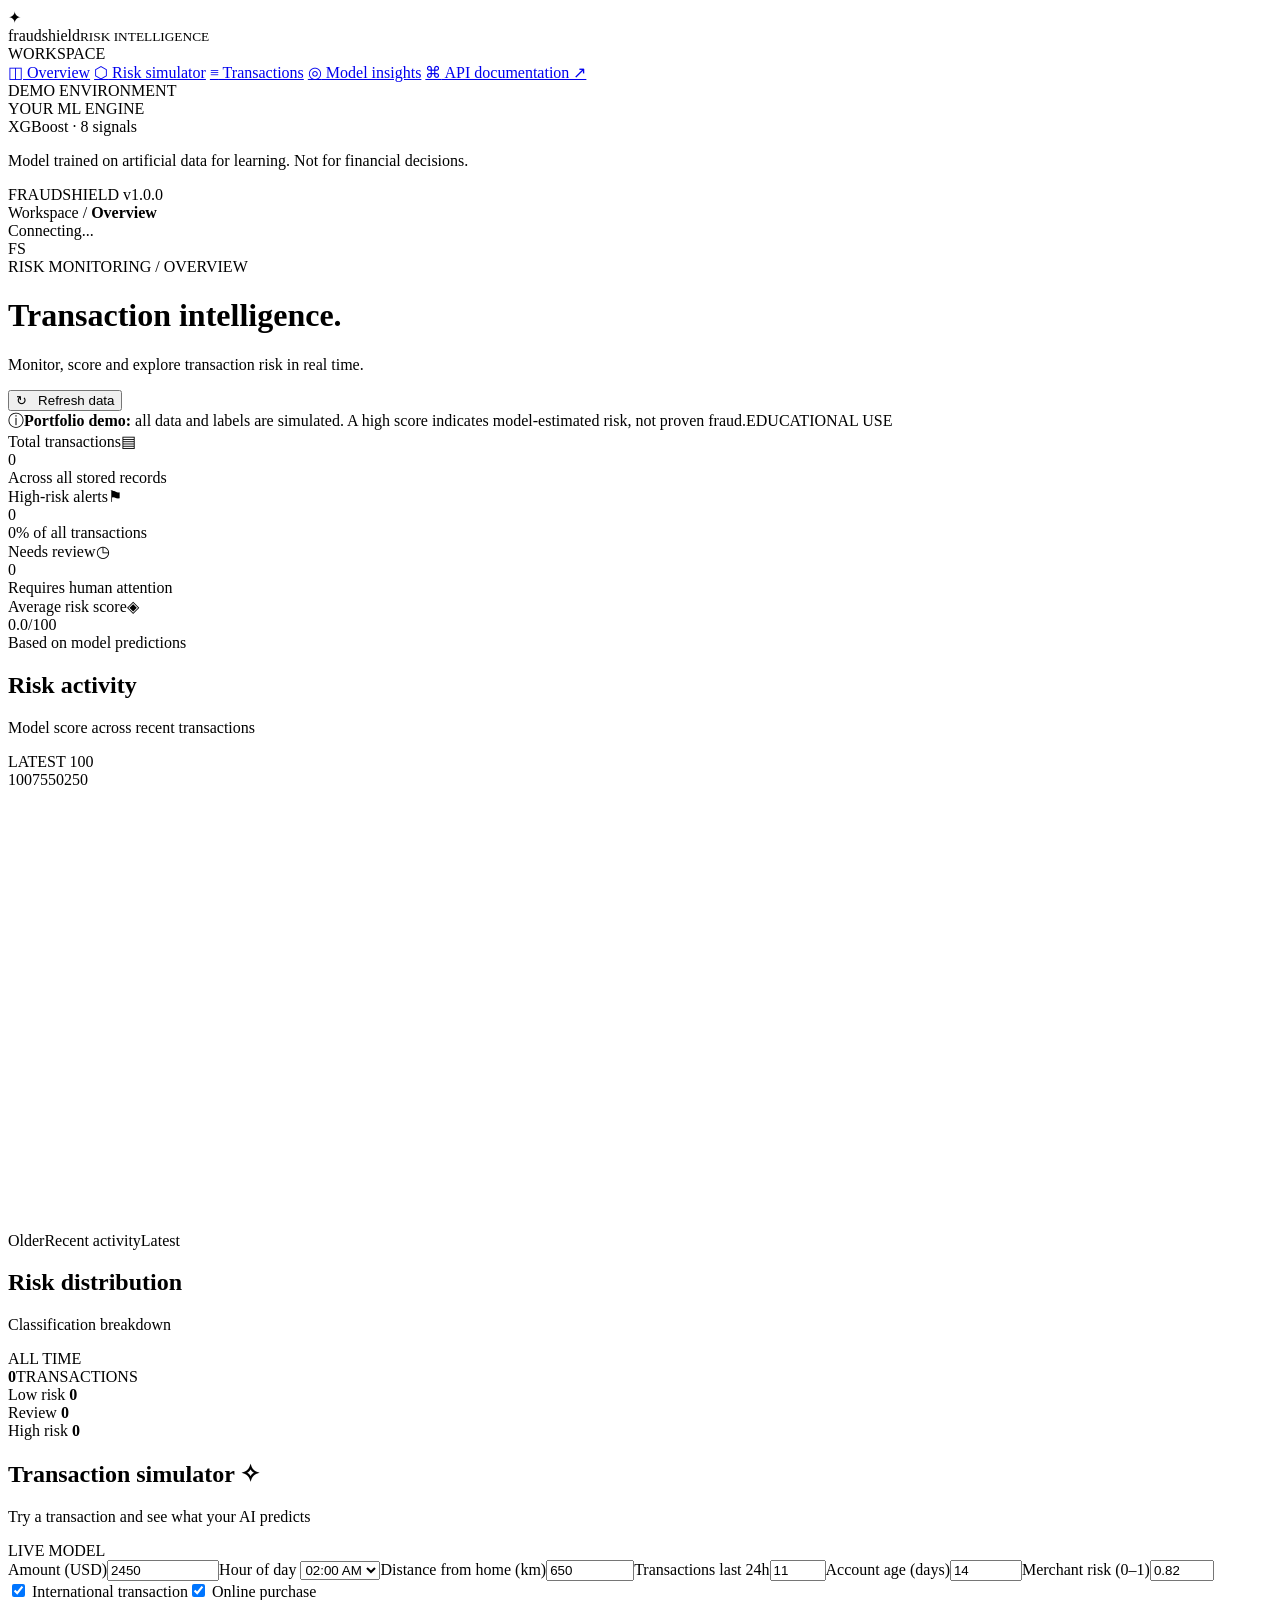
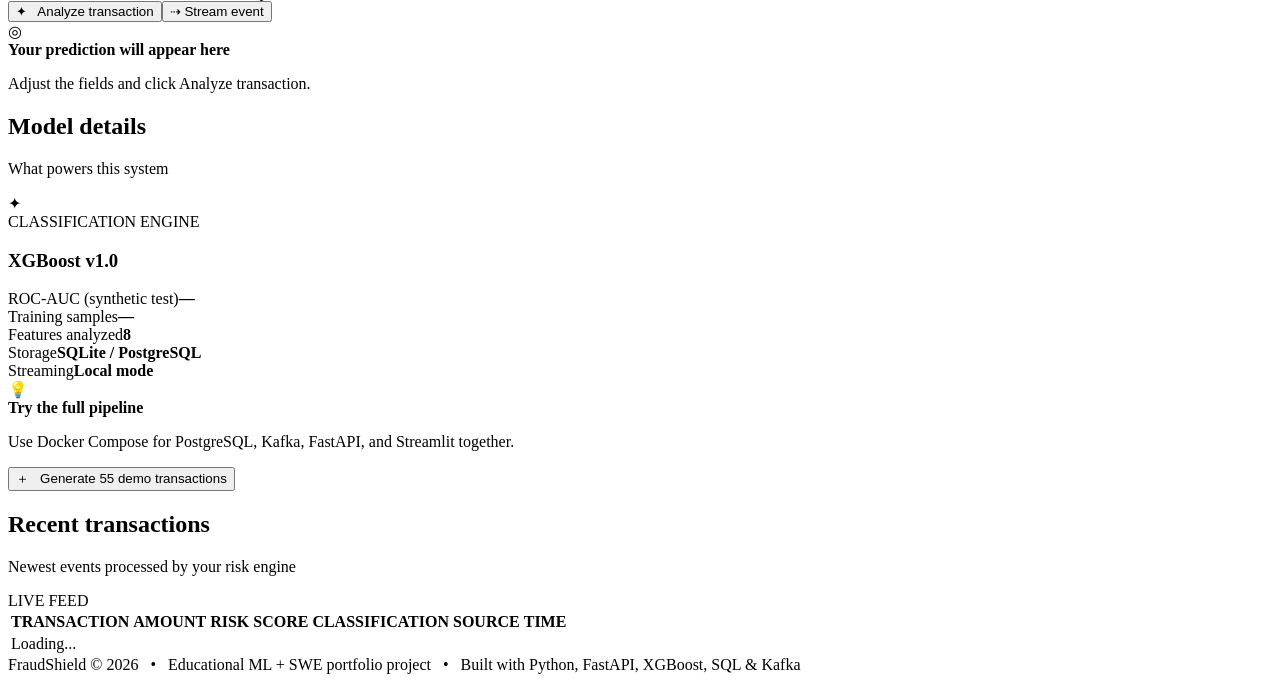
==== app/static/index.html @ d3fce397 "Initial commit: FraudShield portfolio demo" ====
<!doctype html>
<html lang="en"><head><meta charset="utf-8"><meta name="viewport" content="width=device-width, initial-scale=1"><title>FraudShield — Risk Intelligence</title><link rel="stylesheet" href="/static/styles.css"></head>
<body>
<div class="app-shell">
  <aside class="sidebar">
    <div class="logo"><div class="logo-icon">✦</div><div>fraud<span>shield</span><small>RISK INTELLIGENCE</small></div></div>
    <div class="sidebar-label">WORKSPACE</div>
    <nav>
      <a href="#overview" class="nav-item active"><span>◫</span> Overview</a>
      <a href="#simulator" class="nav-item"><span>⬡</span> Risk simulator</a>
      <a href="#transactions" class="nav-item"><span>≡</span> Transactions</a>
      <a href="#model" class="nav-item"><span>◎</span> Model insights</a>
      <a href="/docs" target="_blank" class="nav-item"><span>⌘</span> API documentation ↗</a>
    </nav>
    <div class="sidebar-bottom"><div class="status-line"><span class="status-dot"></span><span>DEMO ENVIRONMENT</span></div><div class="side-card"><div class="small-top">YOUR ML ENGINE</div><div class="tiny-heading">XGBoost · 8 signals</div><p>Model trained on artificial data for learning. Not for financial decisions.</p></div><div class="version">FRAUDSHIELD v1.0.0</div></div>
  </aside>
  <main class="main-content" id="overview">
    <header class="topbar"><div class="breadcrumb">Workspace <span>/</span> <strong>Overview</strong></div><div class="top-right"><span class="pill live"><span class="pulse-dot"></span> <span id="api-status">Connecting...</span></span><div class="avatar">FS</div></div></header>
    <div class="page-body">
      <div class="heading-row"><div><div class="eyebrow">RISK MONITORING / OVERVIEW</div><h1>Transaction intelligence<span class="heading-dot">.</span></h1><p class="subtitle">Monitor, score and explore transaction risk in real time.</p></div><button class="btn btn-outline" id="refresh">↻ &nbsp; Refresh data</button></div>
      <div class="notice"><span class="notice-icon">ⓘ</span><span><b>Portfolio demo:</b> all data and labels are simulated. A high score indicates model-estimated risk, not proven fraud.</span><span class="notice-badge">EDUCATIONAL USE</span></div>
      <section class="stats-grid">
        <div class="stat-card"><div class="stat-top"><span>Total transactions</span><span class="stat-symbol purple">▤</span></div><div class="stat-value" id="total">0</div><div class="stat-foot">Across all stored records</div><div class="stat-line line-purple"></div></div>
        <div class="stat-card"><div class="stat-top"><span>High-risk alerts</span><span class="stat-symbol red">⚑</span></div><div class="stat-value" id="high">0</div><div class="stat-foot"><span class="red-text" id="high-pct">0%</span> of all transactions</div><div class="stat-line line-red"></div></div>
        <div class="stat-card"><div class="stat-top"><span>Needs review</span><span class="stat-symbol yellow">◷</span></div><div class="stat-value" id="review-count">0</div><div class="stat-foot">Requires human attention</div><div class="stat-line line-yellow"></div></div>
        <div class="stat-card"><div class="stat-top"><span>Average risk score</span><span class="stat-symbol blue">◈</span></div><div class="stat-value"><span id="average">0.0</span><span class="value-suffix">/100</span></div><div class="stat-foot">Based on model predictions</div><div class="stat-line line-blue"></div></div>
      </section>
      <section class="chart-grid">
        <div class="panel trend-panel"><div class="panel-top"><div><h2>Risk activity</h2><p>Model score across recent transactions</p></div><span class="subtle-tag">LATEST 100</span></div><div class="chart-wrap"><div class="y-labels"><span>100</span><span>75</span><span>50</span><span>25</span><span>0</span></div><svg id="risk-chart" viewBox="0 0 720 250" preserveAspectRatio="none" aria-label="Recent risk score chart"><defs><linearGradient id="fill-gradient" x1="0" y1="0" x2="0" y2="1"><stop offset="0%" stop-color="#8b6aff" stop-opacity=".27"/><stop offset="100%" stop-color="#8b6aff" stop-opacity="0"/></linearGradient></defs><g class="grid-lines"><line x1="0" x2="720" y1="10" y2="10"/><line x1="0" x2="720" y1="68" y2="68"/><line x1="0" x2="720" y1="126" y2="126"/><line x1="0" x2="720" y1="184" y2="184"/><line x1="0" x2="720" y1="242" y2="242"/></g><path id="risk-fill" fill="url(#fill-gradient)"/><path id="risk-line" fill="none" stroke="#a38bff" stroke-width="3.5" stroke-linecap="round" stroke-linejoin="round"/></svg></div><div class="x-labels"><span>Older</span><span>Recent activity</span><span>Latest</span></div></div>
        <div class="panel distribution-panel"><div class="panel-top"><div><h2>Risk distribution</h2><p>Classification breakdown</p></div><span class="subtle-tag">ALL TIME</span></div><div class="donut-wrap"><div class="donut" id="donut"><div class="donut-inner"><strong id="donut-total">0</strong><span>TRANSACTIONS</span></div></div></div><div class="legend"><div><i class="legend-dot green-dot"></i> Low risk <strong id="low-count">0</strong></div><div><i class="legend-dot yellow-dot"></i> Review <strong id="legend-review">0</strong></div><div><i class="legend-dot red-dot"></i> High risk <strong id="legend-high">0</strong></div></div></div>
      </section>
      <section class="bottom-grid">
        <div class="panel simulator" id="simulator"><div class="panel-top"><div><h2>Transaction simulator <span class="sparkle">✧</span></h2><p>Try a transaction and see what your AI predicts</p></div><span class="subtle-tag green-tag">LIVE MODEL</span></div>
          <form id="score-form"><div class="form-grid"><label>Amount (USD)<input type="number" name="amount" min="0.01" max="1000000" step="0.01" value="2450" required></label><label>Hour of day <select name="hour"><option value="2" selected>02:00 AM</option><option value="9">09:00 AM</option><option value="14">02:00 PM</option><option value="20">08:00 PM</option><option value="23">11:00 PM</option></select></label><label>Distance from home (km)<input type="number" name="distance_from_home" min="0" max="30000" step="0.1" value="650" required></label><label>Transactions last 24h<input type="number" name="velocity_24h" min="0" max="100" value="11" required></label><label>Account age (days)<input type="number" name="account_age_days" min="0" max="36500" value="14" required></label><label>Merchant risk (0–1)<input type="number" name="merchant_risk" min="0" max="1" step="0.01" value="0.82" required></label></div>
          <div class="switch-row"><label class="checkbox-label"><input type="checkbox" name="is_foreign" checked> International transaction</label><label class="checkbox-label"><input type="checkbox" name="is_online" checked> Online purchase</label></div>
          <div class="button-row"><button type="submit" class="btn btn-primary" id="score-btn">✦ &nbsp; Analyze transaction</button><button type="button" class="btn btn-soft" id="stream-btn">⇢ Stream event</button></div></form>
          <div class="result" id="result" aria-live="polite"><span class="result-symbol">◎</span><div><strong>Your prediction will appear here</strong><p>Adjust the fields and click Analyze transaction.</p></div></div>
        </div>
        <div class="panel activity" id="model"><div class="panel-top"><div><h2>Model details</h2><p>What powers this system</p></div><span class="model-icon">✦</span></div><div class="model-label">CLASSIFICATION ENGINE</div><h3>XGBoost <span>v1.0</span></h3><div class="model-divider"></div><div class="model-stat"><span>ROC-AUC (synthetic test)</span><strong id="auc">—</strong></div><div class="model-stat"><span>Training samples</span><strong id="samples">—</strong></div><div class="model-stat"><span>Features analyzed</span><strong>8</strong></div><div class="model-stat"><span>Storage</span><strong>SQLite / PostgreSQL</strong></div><div class="model-stat"><span>Streaming</span><strong id="kafka-state">Local mode</strong></div><div class="tip-box"><span>💡</span><div><strong>Try the full pipeline</strong><p>Use Docker Compose for PostgreSQL, Kafka, FastAPI, and Streamlit together.</p></div></div><button class="btn btn-demo" id="demo-btn">＋ &nbsp; Generate 55 demo transactions</button></div>
      </section>
      <section class="panel table-panel" id="transactions"><div class="panel-top"><div><h2>Recent transactions</h2><p>Newest events processed by your risk engine</p></div><span class="subtle-tag">LIVE FEED</span></div><div class="table-scroll"><table><thead><tr><th>TRANSACTION</th><th>AMOUNT</th><th>RISK SCORE</th><th>CLASSIFICATION</th><th>SOURCE</th><th>TIME</th></tr></thead><tbody id="rows"><tr><td colspan="6" class="empty-row">Loading...</td></tr></tbody></table></div></section>
      <footer>FraudShield © 2026 &nbsp; • &nbsp; Educational ML + SWE portfolio project &nbsp; • &nbsp; Built with Python, FastAPI, XGBoost, SQL & Kafka</footer>
    </div>
  </main>
</div>
<div id="toast" role="status"></div>
<script src="/static/app.js"></script>
</body></html>
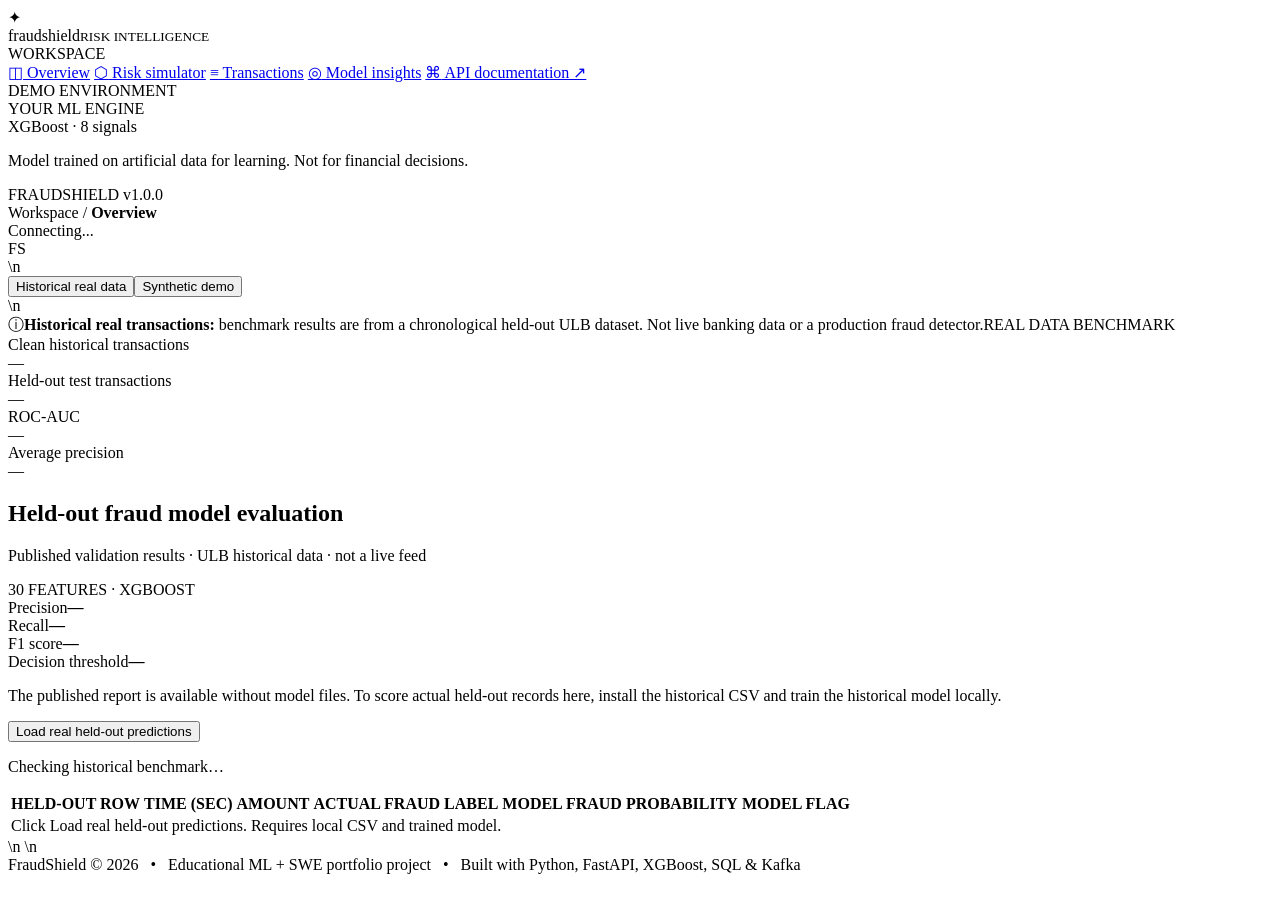
==== commit f43e9b5b: "Add historical real-data dashboard mode: app/static/index.html" ====
--- a/app/static/index.html
+++ b/app/static/index.html
@@ -16,7 +16,7 @@
   </aside>
   <main class="main-content" id="overview">
     <header class="topbar"><div class="breadcrumb">Workspace <span>/</span> <strong>Overview</strong></div><div class="top-right"><span class="pill live"><span class="pulse-dot"></span> <span id="api-status">Connecting...</span></span><div class="avatar">FS</div></div></header>
-    <div class="page-body">
+    <div class="page-body">\n      <div class="mode-picker" role="group" aria-label="Dashboard data mode"><button id="historical-mode" class="mode-button selected" type="button" aria-pressed="true">Historical real data</button><button id="synthetic-mode" class="mode-button" type="button" aria-pressed="false">Synthetic demo</button></div>\n      <section id="historical-view" aria-label="Historical real-data benchmark"><div class="notice"><span class="notice-icon">ⓘ</span><span><b>Historical real transactions:</b> benchmark results are from a chronological held-out ULB dataset. Not live banking data or a production fraud detector.</span><span class="notice-badge">REAL DATA BENCHMARK</span></div><div class="historical-stat-grid"><div class="stat-card"><div class="stat-top">Clean historical transactions</div><div class="stat-value" id="historical-total">—</div></div><div class="stat-card"><div class="stat-top">Held-out test transactions</div><div class="stat-value" id="historical-test">—</div></div><div class="stat-card"><div class="stat-top">ROC-AUC</div><div class="stat-value" id="historical-auc">—</div></div><div class="stat-card"><div class="stat-top">Average precision</div><div class="stat-value" id="historical-ap">—</div></div></div><div class="panel historical-panel"><div class="panel-top"><div><h2>Held-out fraud model evaluation</h2><p>Published validation results · ULB historical data · not a live feed</p></div><span class="subtle-tag green-tag">30 FEATURES · XGBOOST</span></div><div class="historical-details"><div><span>Precision</span><strong id="historical-precision">—</strong></div><div><span>Recall</span><strong id="historical-recall">—</strong></div><div><span>F1 score</span><strong id="historical-f1">—</strong></div><div><span>Decision threshold</span><strong id="historical-threshold">—</strong></div></div><p class="historical-help">The published report is available without model files. To score actual held-out records here, install the historical CSV and train the historical model locally.</p><div class="button-row"><button type="button" id="historical-load" class="btn btn-primary">Load real held-out predictions</button></div><p id="historical-status" class="historical-help" role="status" aria-live="polite">Checking historical benchmark…</p><div class="table-scroll"><table><thead><tr><th>HELD-OUT ROW</th><th>TIME (SEC)</th><th>AMOUNT</th><th>ACTUAL FRAUD LABEL</th><th>MODEL FRAUD PROBABILITY</th><th>MODEL FLAG</th></tr></thead><tbody id="historical-rows"><tr><td colspan="6" class="empty-row">Click Load real held-out predictions. Requires local CSV and trained model.</td></tr></tbody></table></div></div></section>\n      <div id="synthetic-view" hidden>
       <div class="heading-row"><div><div class="eyebrow">RISK MONITORING / OVERVIEW</div><h1>Transaction intelligence<span class="heading-dot">.</span></h1><p class="subtitle">Monitor, score and explore transaction risk in real time.</p></div><button class="btn btn-outline" id="refresh">↻ &nbsp; Refresh data</button></div>
       <div class="notice"><span class="notice-icon">ⓘ</span><span><b>Portfolio demo:</b> all data and labels are simulated. A high score indicates model-estimated risk, not proven fraud.</span><span class="notice-badge">EDUCATIONAL USE</span></div>
       <section class="stats-grid">
@@ -39,7 +39,7 @@
         <div class="panel activity" id="model"><div class="panel-top"><div><h2>Model details</h2><p>What powers this system</p></div><span class="model-icon">✦</span></div><div class="model-label">CLASSIFICATION ENGINE</div><h3>XGBoost <span>v1.0</span></h3><div class="model-divider"></div><div class="model-stat"><span>ROC-AUC (synthetic test)</span><strong id="auc">—</strong></div><div class="model-stat"><span>Training samples</span><strong id="samples">—</strong></div><div class="model-stat"><span>Features analyzed</span><strong>8</strong></div><div class="model-stat"><span>Storage</span><strong>SQLite / PostgreSQL</strong></div><div class="model-stat"><span>Streaming</span><strong id="kafka-state">Local mode</strong></div><div class="tip-box"><span>💡</span><div><strong>Try the full pipeline</strong><p>Use Docker Compose for PostgreSQL, Kafka, FastAPI, and Streamlit together.</p></div></div><button class="btn btn-demo" id="demo-btn">＋ &nbsp; Generate 55 demo transactions</button></div>
       </section>
       <section class="panel table-panel" id="transactions"><div class="panel-top"><div><h2>Recent transactions</h2><p>Newest events processed by your risk engine</p></div><span class="subtle-tag">LIVE FEED</span></div><div class="table-scroll"><table><thead><tr><th>TRANSACTION</th><th>AMOUNT</th><th>RISK SCORE</th><th>CLASSIFICATION</th><th>SOURCE</th><th>TIME</th></tr></thead><tbody id="rows"><tr><td colspan="6" class="empty-row">Loading...</td></tr></tbody></table></div></section>
-      <footer>FraudShield © 2026 &nbsp; • &nbsp; Educational ML + SWE portfolio project &nbsp; • &nbsp; Built with Python, FastAPI, XGBoost, SQL & Kafka</footer>
+      </div>\n      <footer>FraudShield © 2026 &nbsp; • &nbsp; Educational ML + SWE portfolio project &nbsp; • &nbsp; Built with Python, FastAPI, XGBoost, SQL & Kafka</footer>
     </div>
   </main>
 </div>
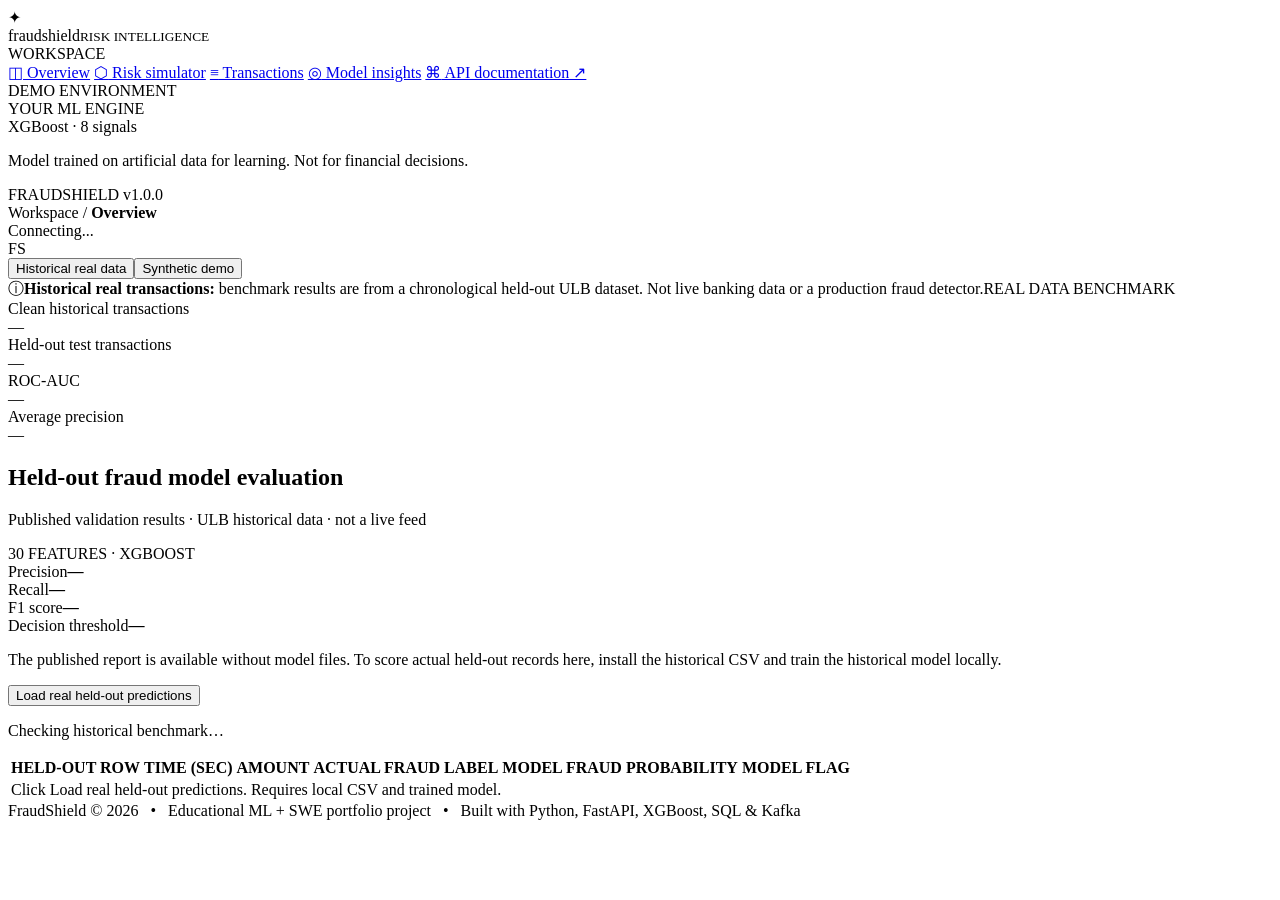
==== commit 014ff630: "Improve verified dashboard markup and tests: app/static/index.html" ====
--- a/app/static/index.html
+++ b/app/static/index.html
@@ -16,7 +16,10 @@
   </aside>
   <main class="main-content" id="overview">
     <header class="topbar"><div class="breadcrumb">Workspace <span>/</span> <strong>Overview</strong></div><div class="top-right"><span class="pill live"><span class="pulse-dot"></span> <span id="api-status">Connecting...</span></span><div class="avatar">FS</div></div></header>
-    <div class="page-body">\n      <div class="mode-picker" role="group" aria-label="Dashboard data mode"><button id="historical-mode" class="mode-button selected" type="button" aria-pressed="true">Historical real data</button><button id="synthetic-mode" class="mode-button" type="button" aria-pressed="false">Synthetic demo</button></div>\n      <section id="historical-view" aria-label="Historical real-data benchmark"><div class="notice"><span class="notice-icon">ⓘ</span><span><b>Historical real transactions:</b> benchmark results are from a chronological held-out ULB dataset. Not live banking data or a production fraud detector.</span><span class="notice-badge">REAL DATA BENCHMARK</span></div><div class="historical-stat-grid"><div class="stat-card"><div class="stat-top">Clean historical transactions</div><div class="stat-value" id="historical-total">—</div></div><div class="stat-card"><div class="stat-top">Held-out test transactions</div><div class="stat-value" id="historical-test">—</div></div><div class="stat-card"><div class="stat-top">ROC-AUC</div><div class="stat-value" id="historical-auc">—</div></div><div class="stat-card"><div class="stat-top">Average precision</div><div class="stat-value" id="historical-ap">—</div></div></div><div class="panel historical-panel"><div class="panel-top"><div><h2>Held-out fraud model evaluation</h2><p>Published validation results · ULB historical data · not a live feed</p></div><span class="subtle-tag green-tag">30 FEATURES · XGBOOST</span></div><div class="historical-details"><div><span>Precision</span><strong id="historical-precision">—</strong></div><div><span>Recall</span><strong id="historical-recall">—</strong></div><div><span>F1 score</span><strong id="historical-f1">—</strong></div><div><span>Decision threshold</span><strong id="historical-threshold">—</strong></div></div><p class="historical-help">The published report is available without model files. To score actual held-out records here, install the historical CSV and train the historical model locally.</p><div class="button-row"><button type="button" id="historical-load" class="btn btn-primary">Load real held-out predictions</button></div><p id="historical-status" class="historical-help" role="status" aria-live="polite">Checking historical benchmark…</p><div class="table-scroll"><table><thead><tr><th>HELD-OUT ROW</th><th>TIME (SEC)</th><th>AMOUNT</th><th>ACTUAL FRAUD LABEL</th><th>MODEL FRAUD PROBABILITY</th><th>MODEL FLAG</th></tr></thead><tbody id="historical-rows"><tr><td colspan="6" class="empty-row">Click Load real held-out predictions. Requires local CSV and trained model.</td></tr></tbody></table></div></div></section>\n      <div id="synthetic-view" hidden>
+    <div class="page-body">
+      <div class="mode-picker" role="group" aria-label="Dashboard data mode"><button id="historical-mode" class="mode-button selected" type="button" aria-pressed="true">Historical real data</button><button id="synthetic-mode" class="mode-button" type="button" aria-pressed="false">Synthetic demo</button></div>
+      <section id="historical-view" aria-label="Historical real-data benchmark"><div class="notice"><span class="notice-icon">ⓘ</span><span><b>Historical real transactions:</b> benchmark results are from a chronological held-out ULB dataset. Not live banking data or a production fraud detector.</span><span class="notice-badge">REAL DATA BENCHMARK</span></div><div class="historical-stat-grid"><div class="stat-card"><div class="stat-top">Clean historical transactions</div><div class="stat-value" id="historical-total">—</div></div><div class="stat-card"><div class="stat-top">Held-out test transactions</div><div class="stat-value" id="historical-test">—</div></div><div class="stat-card"><div class="stat-top">ROC-AUC</div><div class="stat-value" id="historical-auc">—</div></div><div class="stat-card"><div class="stat-top">Average precision</div><div class="stat-value" id="historical-ap">—</div></div></div><div class="panel historical-panel"><div class="panel-top"><div><h2>Held-out fraud model evaluation</h2><p>Published validation results · ULB historical data · not a live feed</p></div><span class="subtle-tag green-tag">30 FEATURES · XGBOOST</span></div><div class="historical-details"><div><span>Precision</span><strong id="historical-precision">—</strong></div><div><span>Recall</span><strong id="historical-recall">—</strong></div><div><span>F1 score</span><strong id="historical-f1">—</strong></div><div><span>Decision threshold</span><strong id="historical-threshold">—</strong></div></div><p class="historical-help">The published report is available without model files. To score actual held-out records here, install the historical CSV and train the historical model locally.</p><div class="button-row"><button type="button" id="historical-load" class="btn btn-primary">Load real held-out predictions</button></div><p id="historical-status" class="historical-help" role="status" aria-live="polite">Checking historical benchmark…</p><div class="table-scroll"><table><thead><tr><th>HELD-OUT ROW</th><th>TIME (SEC)</th><th>AMOUNT</th><th>ACTUAL FRAUD LABEL</th><th>MODEL FRAUD PROBABILITY</th><th>MODEL FLAG</th></tr></thead><tbody id="historical-rows"><tr><td colspan="6" class="empty-row">Click Load real held-out predictions. Requires local CSV and trained model.</td></tr></tbody></table></div></div></section>
+      <div id="synthetic-view" hidden>
       <div class="heading-row"><div><div class="eyebrow">RISK MONITORING / OVERVIEW</div><h1>Transaction intelligence<span class="heading-dot">.</span></h1><p class="subtitle">Monitor, score and explore transaction risk in real time.</p></div><button class="btn btn-outline" id="refresh">↻ &nbsp; Refresh data</button></div>
       <div class="notice"><span class="notice-icon">ⓘ</span><span><b>Portfolio demo:</b> all data and labels are simulated. A high score indicates model-estimated risk, not proven fraud.</span><span class="notice-badge">EDUCATIONAL USE</span></div>
       <section class="stats-grid">
@@ -39,7 +42,8 @@
         <div class="panel activity" id="model"><div class="panel-top"><div><h2>Model details</h2><p>What powers this system</p></div><span class="model-icon">✦</span></div><div class="model-label">CLASSIFICATION ENGINE</div><h3>XGBoost <span>v1.0</span></h3><div class="model-divider"></div><div class="model-stat"><span>ROC-AUC (synthetic test)</span><strong id="auc">—</strong></div><div class="model-stat"><span>Training samples</span><strong id="samples">—</strong></div><div class="model-stat"><span>Features analyzed</span><strong>8</strong></div><div class="model-stat"><span>Storage</span><strong>SQLite / PostgreSQL</strong></div><div class="model-stat"><span>Streaming</span><strong id="kafka-state">Local mode</strong></div><div class="tip-box"><span>💡</span><div><strong>Try the full pipeline</strong><p>Use Docker Compose for PostgreSQL, Kafka, FastAPI, and Streamlit together.</p></div></div><button class="btn btn-demo" id="demo-btn">＋ &nbsp; Generate 55 demo transactions</button></div>
       </section>
       <section class="panel table-panel" id="transactions"><div class="panel-top"><div><h2>Recent transactions</h2><p>Newest events processed by your risk engine</p></div><span class="subtle-tag">LIVE FEED</span></div><div class="table-scroll"><table><thead><tr><th>TRANSACTION</th><th>AMOUNT</th><th>RISK SCORE</th><th>CLASSIFICATION</th><th>SOURCE</th><th>TIME</th></tr></thead><tbody id="rows"><tr><td colspan="6" class="empty-row">Loading...</td></tr></tbody></table></div></section>
-      </div>\n      <footer>FraudShield © 2026 &nbsp; • &nbsp; Educational ML + SWE portfolio project &nbsp; • &nbsp; Built with Python, FastAPI, XGBoost, SQL & Kafka</footer>
+      </div>
+      <footer>FraudShield © 2026 &nbsp; • &nbsp; Educational ML + SWE portfolio project &nbsp; • &nbsp; Built with Python, FastAPI, XGBoost, SQL & Kafka</footer>
     </div>
   </main>
 </div>
